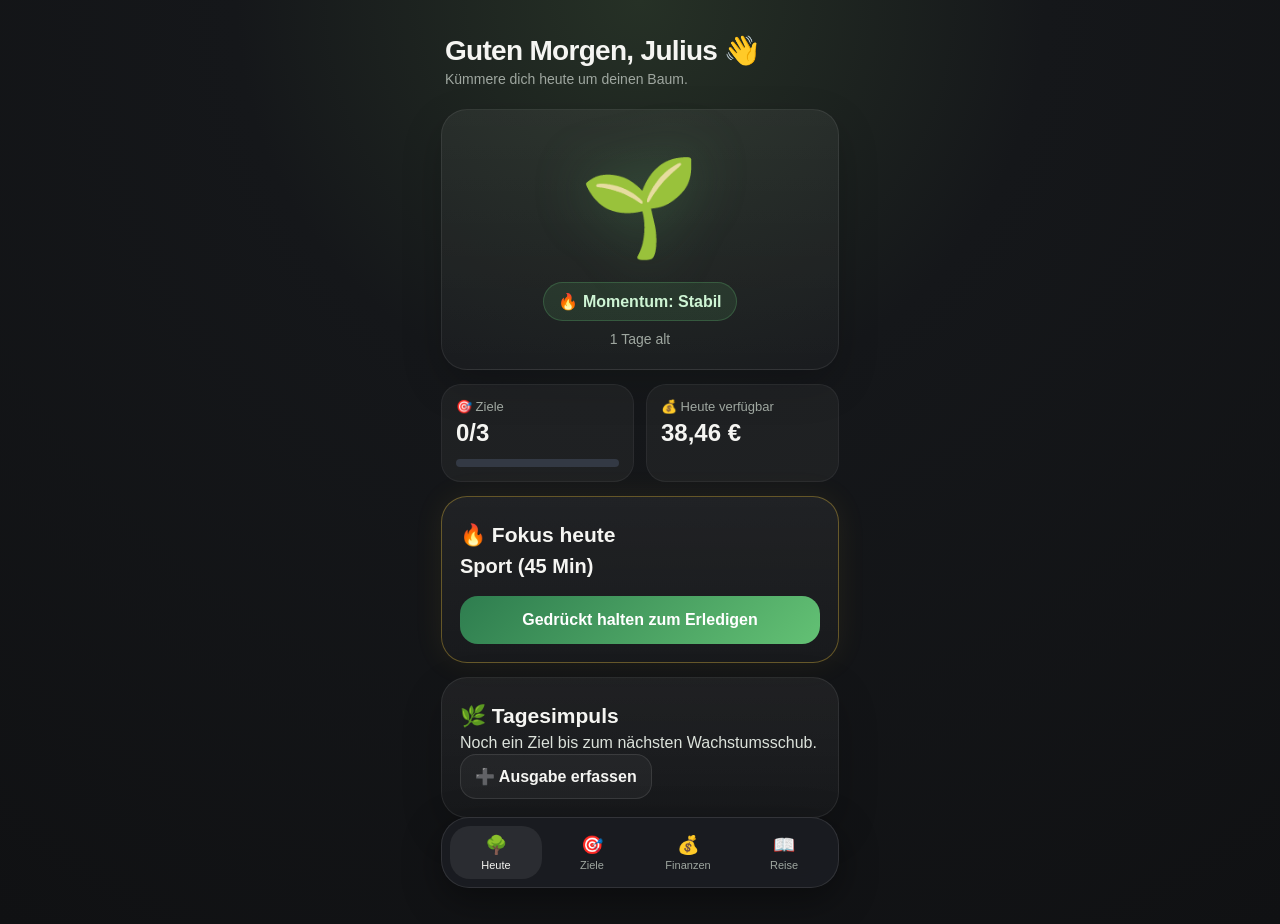
==== index.html @ c4026f67 "Initial LifeOS MVP" ====
<!doctype html>
<html lang="de">
<head>
  <meta charset="utf-8" />
  <meta name="viewport" content="width=device-width, initial-scale=1, viewport-fit=cover" />
  <title>LifeOS</title>
  <meta name="theme-color" content="#15171A" />
  <meta name="apple-mobile-web-app-capable" content="yes" />
  <meta name="apple-mobile-web-app-status-bar-style" content="black-translucent" />
  <meta name="apple-mobile-web-app-title" content="LifeOS" />
  <link rel="manifest" href="manifest.json" />
  <link rel="stylesheet" href="style.css" />
</head>
<body>
  <div id="app" class="app-shell">
    <main id="screen"></main>
    <nav class="tabbar">
      <button data-tab="today" class="tab active">🌳<span>Heute</span></button>
      <button data-tab="goals" class="tab">🎯<span>Ziele</span></button>
      <button data-tab="money" class="tab">💰<span>Finanzen</span></button>
      <button data-tab="journey" class="tab">📖<span>Reise</span></button>
    </nav>
  </div>
  <script src="app.js"></script>
</body>
</html>
---- style.css ----
:root{
  --bg:#15171A; --card:#202329; --card2:#252932; --text:#F5F5F2; --muted:#9FA7A0;
  --green:#63C174; --green2:#2E7D4F; --gold:#D4AF37; --red:#E2725B; --line:#303640;
}
*{box-sizing:border-box} body{margin:0;background:radial-gradient(circle at top,#263126 0,#15171A 36%,#101113 100%);color:var(--text);font-family:-apple-system,BlinkMacSystemFont,"SF Pro Display","Segoe UI",sans-serif;min-height:100vh;}
.app-shell{max-width:430px;margin:0 auto;min-height:100vh;position:relative;padding:18px 16px 92px;}
header{padding:16px 4px 8px}.hello{font-size:28px;font-weight:800;letter-spacing:-.7px}.sub{color:var(--muted);margin-top:4px;font-size:14px}.card{background:linear-gradient(180deg,rgba(255,255,255,.055),rgba(255,255,255,.025));border:1px solid rgba(255,255,255,.08);border-radius:26px;padding:18px;margin:14px 0;box-shadow:0 16px 40px rgba(0,0,0,.20)}
.tree-card{text-align:center;padding:22px 18px}.tree{height:150px;display:flex;align-items:center;justify-content:center;font-size:96px;filter:drop-shadow(0 0 28px rgba(99,193,116,.28));animation:breathe 4s ease-in-out infinite}.tree.small{height:90px;font-size:62px}.momentum{display:inline-flex;gap:8px;align-items:center;background:rgba(99,193,116,.12);border:1px solid rgba(99,193,116,.25);border-radius:999px;padding:9px 14px;color:#CFF5D5;font-weight:700}.metric-row{display:grid;grid-template-columns:1fr 1fr;gap:12px}.metric{background:rgba(255,255,255,.045);border-radius:20px;padding:14px;border:1px solid rgba(255,255,255,.055)}.metric-title{color:var(--muted);font-size:13px}.metric-value{font-size:24px;font-weight:800;margin-top:5px}.progress{height:8px;background:#333944;border-radius:999px;overflow:hidden;margin-top:12px}.bar{height:100%;background:linear-gradient(90deg,var(--green2),var(--green));border-radius:999px}.gold{color:var(--gold)}
.section-title{font-size:21px;font-weight:800;margin:8px 0 4px}.list{display:flex;flex-direction:column;gap:10px}.item{display:flex;justify-content:space-between;align-items:center;background:rgba(255,255,255,.045);padding:14px;border-radius:18px;border:1px solid rgba(255,255,255,.055)}.item.done{opacity:.62}.item-left{display:flex;gap:10px;align-items:center}.circle{width:24px;height:24px;border-radius:50%;border:2px solid var(--green);display:flex;align-items:center;justify-content:center;color:var(--green);font-size:13px}.focus{border-color:rgba(212,175,55,.4);box-shadow:0 0 30px rgba(212,175,55,.08)}button{font:inherit}.primary{width:100%;border:0;background:linear-gradient(135deg,var(--green2),var(--green));color:white;border-radius:18px;padding:15px;font-weight:800;margin-top:10px}.secondary{border:1px solid rgba(255,255,255,.10);background:rgba(255,255,255,.045);color:var(--text);border-radius:16px;padding:12px 14px;font-weight:700}.input{width:100%;background:#111316;border:1px solid var(--line);color:var(--text);border-radius:16px;padding:14px;margin:8px 0;font-size:16px}.chips{display:flex;flex-wrap:wrap;gap:8px;margin:10px 0}.chip{border:1px solid rgba(255,255,255,.1);background:rgba(255,255,255,.04);color:var(--text);border-radius:999px;padding:9px 12px}.chip.active{background:rgba(99,193,116,.18);border-color:rgba(99,193,116,.4)}.tabbar{position:fixed;left:50%;transform:translateX(-50%);bottom:12px;width:min(398px,calc(100% - 24px));display:grid;grid-template-columns:repeat(4,1fr);gap:4px;background:rgba(27,30,35,.86);backdrop-filter:blur(18px);border:1px solid rgba(255,255,255,.10);border-radius:28px;padding:8px;box-shadow:0 12px 38px rgba(0,0,0,.38)}.tab{background:transparent;border:0;color:var(--muted);display:flex;flex-direction:column;align-items:center;gap:3px;font-size:18px;padding:8px 0;border-radius:20px}.tab span{font-size:11px}.tab.active{color:var(--text);background:rgba(255,255,255,.075)}.empty{color:var(--muted);text-align:center;padding:18px}.toast{position:fixed;left:50%;bottom:98px;transform:translateX(-50%);background:#20251f;border:1px solid rgba(99,193,116,.35);padding:13px 18px;border-radius:999px;color:#DDF7E1;box-shadow:0 10px 30px rgba(0,0,0,.35);z-index:20}.modal{position:fixed;inset:0;background:rgba(0,0,0,.58);display:flex;align-items:flex-end;justify-content:center;z-index:30}.sheet{width:min(430px,100%);background:#1B1E23;border-radius:28px 28px 0 0;padding:20px 16px 30px;border:1px solid rgba(255,255,255,.10)}.sheet h2{margin:0 0 10px}.insight{line-height:1.35;color:#DCE2DB}.danger{color:#F0A18D}@keyframes breathe{0%,100%{transform:scale(1)}50%{transform:scale(1.025)}}
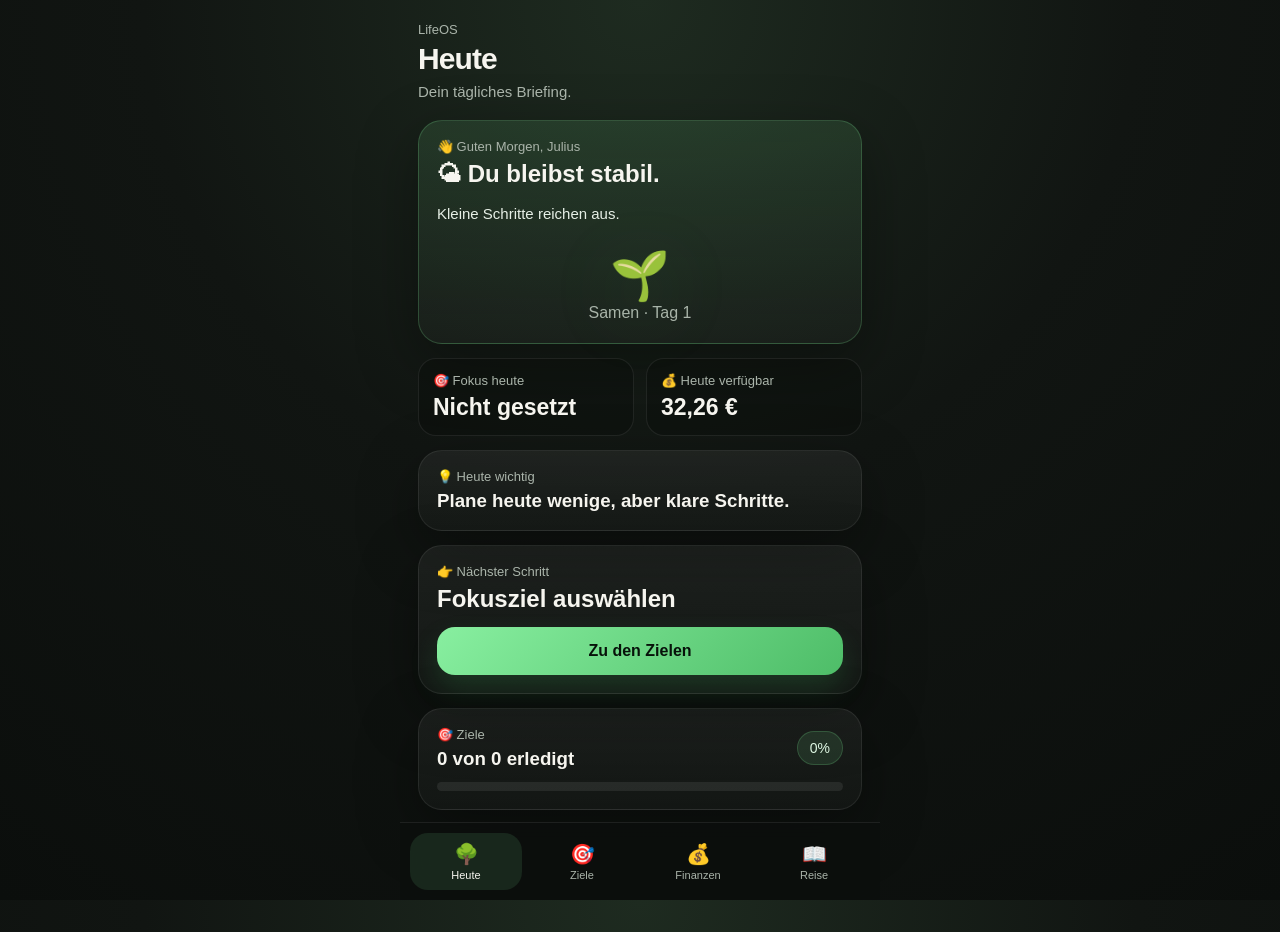
==== commit 49935b58: "LifeOS V1.1" ====
--- a/index.html
+++ b/index.html
@@ -3,24 +3,20 @@
 <head>
   <meta charset="utf-8" />
   <meta name="viewport" content="width=device-width, initial-scale=1, viewport-fit=cover" />
+  <meta name="theme-color" content="#121512" />
   <title>LifeOS</title>
-  <meta name="theme-color" content="#15171A" />
-  <meta name="apple-mobile-web-app-capable" content="yes" />
-  <meta name="apple-mobile-web-app-status-bar-style" content="black-translucent" />
-  <meta name="apple-mobile-web-app-title" content="LifeOS" />
   <link rel="manifest" href="manifest.json" />
+  <link rel="apple-touch-icon" href="icon-192.png" />
   <link rel="stylesheet" href="style.css" />
 </head>
 <body>
-  <div id="app" class="app-shell">
-    <main id="screen"></main>
-    <nav class="tabbar">
-      <button data-tab="today" class="tab active">🌳<span>Heute</span></button>
-      <button data-tab="goals" class="tab">🎯<span>Ziele</span></button>
-      <button data-tab="money" class="tab">💰<span>Finanzen</span></button>
-      <button data-tab="journey" class="tab">📖<span>Reise</span></button>
-    </nav>
-  </div>
+  <main id="app" class="app-shell"></main>
+  <nav class="tabbar" aria-label="Navigation">
+    <button class="tab active" data-tab="today">🌳<span>Heute</span></button>
+    <button class="tab" data-tab="goals">🎯<span>Ziele</span></button>
+    <button class="tab" data-tab="finance">💰<span>Finanzen</span></button>
+    <button class="tab" data-tab="journey">📖<span>Reise</span></button>
+  </nav>
   <script src="app.js"></script>
 </body>
 </html>
--- a/style.css
+++ b/style.css
@@ -1,9 +1,7 @@
 :root{
-  --bg:#15171A; --card:#202329; --card2:#252932; --text:#F5F5F2; --muted:#9FA7A0;
-  --green:#63C174; --green2:#2E7D4F; --gold:#D4AF37; --red:#E2725B; --line:#303640;
+  --bg:#111512; --panel:#1a211c; --panel2:#20291f; --text:#f6f5ef; --muted:#aab4aa;
+  --green:#74d88a; --green2:#2f8f52; --gold:#d8b45a; --red:#ff7f7f; --line:rgba(255,255,255,.08);
+  --shadow:0 20px 60px rgba(0,0,0,.35); --radius:24px;
 }
-*{box-sizing:border-box} body{margin:0;background:radial-gradient(circle at top,#263126 0,#15171A 36%,#101113 100%);color:var(--text);font-family:-apple-system,BlinkMacSystemFont,"SF Pro Display","Segoe UI",sans-serif;min-height:100vh;}
-.app-shell{max-width:430px;margin:0 auto;min-height:100vh;position:relative;padding:18px 16px 92px;}
-header{padding:16px 4px 8px}.hello{font-size:28px;font-weight:800;letter-spacing:-.7px}.sub{color:var(--muted);margin-top:4px;font-size:14px}.card{background:linear-gradient(180deg,rgba(255,255,255,.055),rgba(255,255,255,.025));border:1px solid rgba(255,255,255,.08);border-radius:26px;padding:18px;margin:14px 0;box-shadow:0 16px 40px rgba(0,0,0,.20)}
-.tree-card{text-align:center;padding:22px 18px}.tree{height:150px;display:flex;align-items:center;justify-content:center;font-size:96px;filter:drop-shadow(0 0 28px rgba(99,193,116,.28));animation:breathe 4s ease-in-out infinite}.tree.small{height:90px;font-size:62px}.momentum{display:inline-flex;gap:8px;align-items:center;background:rgba(99,193,116,.12);border:1px solid rgba(99,193,116,.25);border-radius:999px;padding:9px 14px;color:#CFF5D5;font-weight:700}.metric-row{display:grid;grid-template-columns:1fr 1fr;gap:12px}.metric{background:rgba(255,255,255,.045);border-radius:20px;padding:14px;border:1px solid rgba(255,255,255,.055)}.metric-title{color:var(--muted);font-size:13px}.metric-value{font-size:24px;font-weight:800;margin-top:5px}.progress{height:8px;background:#333944;border-radius:999px;overflow:hidden;margin-top:12px}.bar{height:100%;background:linear-gradient(90deg,var(--green2),var(--green));border-radius:999px}.gold{color:var(--gold)}
-.section-title{font-size:21px;font-weight:800;margin:8px 0 4px}.list{display:flex;flex-direction:column;gap:10px}.item{display:flex;justify-content:space-between;align-items:center;background:rgba(255,255,255,.045);padding:14px;border-radius:18px;border:1px solid rgba(255,255,255,.055)}.item.done{opacity:.62}.item-left{display:flex;gap:10px;align-items:center}.circle{width:24px;height:24px;border-radius:50%;border:2px solid var(--green);display:flex;align-items:center;justify-content:center;color:var(--green);font-size:13px}.focus{border-color:rgba(212,175,55,.4);box-shadow:0 0 30px rgba(212,175,55,.08)}button{font:inherit}.primary{width:100%;border:0;background:linear-gradient(135deg,var(--green2),var(--green));color:white;border-radius:18px;padding:15px;font-weight:800;margin-top:10px}.secondary{border:1px solid rgba(255,255,255,.10);background:rgba(255,255,255,.045);color:var(--text);border-radius:16px;padding:12px 14px;font-weight:700}.input{width:100%;background:#111316;border:1px solid var(--line);color:var(--text);border-radius:16px;padding:14px;margin:8px 0;font-size:16px}.chips{display:flex;flex-wrap:wrap;gap:8px;margin:10px 0}.chip{border:1px solid rgba(255,255,255,.1);background:rgba(255,255,255,.04);color:var(--text);border-radius:999px;padding:9px 12px}.chip.active{background:rgba(99,193,116,.18);border-color:rgba(99,193,116,.4)}.tabbar{position:fixed;left:50%;transform:translateX(-50%);bottom:12px;width:min(398px,calc(100% - 24px));display:grid;grid-template-columns:repeat(4,1fr);gap:4px;background:rgba(27,30,35,.86);backdrop-filter:blur(18px);border:1px solid rgba(255,255,255,.10);border-radius:28px;padding:8px;box-shadow:0 12px 38px rgba(0,0,0,.38)}.tab{background:transparent;border:0;color:var(--muted);display:flex;flex-direction:column;align-items:center;gap:3px;font-size:18px;padding:8px 0;border-radius:20px}.tab span{font-size:11px}.tab.active{color:var(--text);background:rgba(255,255,255,.075)}.empty{color:var(--muted);text-align:center;padding:18px}.toast{position:fixed;left:50%;bottom:98px;transform:translateX(-50%);background:#20251f;border:1px solid rgba(99,193,116,.35);padding:13px 18px;border-radius:999px;color:#DDF7E1;box-shadow:0 10px 30px rgba(0,0,0,.35);z-index:20}.modal{position:fixed;inset:0;background:rgba(0,0,0,.58);display:flex;align-items:flex-end;justify-content:center;z-index:30}.sheet{width:min(430px,100%);background:#1B1E23;border-radius:28px 28px 0 0;padding:20px 16px 30px;border:1px solid rgba(255,255,255,.10)}.sheet h2{margin:0 0 10px}.insight{line-height:1.35;color:#DCE2DB}.danger{color:#F0A18D}@keyframes breathe{0%,100%{transform:scale(1)}50%{transform:scale(1.025)}}
+*{box-sizing:border-box} html,body{height:100%} body{margin:0;background:radial-gradient(circle at top,#1e2b20 0,#111512 45%,#0b0e0c 100%); color:var(--text); font-family:-apple-system,BlinkMacSystemFont,"SF Pro Display","Segoe UI",sans-serif;}
+button,input,select,textarea{font:inherit} button{cursor:pointer;border:0} .app-shell{max-width:480px;margin:0 auto;padding:22px 18px 108px;min-height:100vh}.top{display:flex;align-items:flex-start;justify-content:space-between;gap:12px;margin-bottom:18px}.eyebrow{color:var(--muted);font-size:13px;margin:0 0 6px}.title{font-size:30px;line-height:1.05;margin:0;font-weight:760;letter-spacing:-.03em}.subtitle{color:var(--muted);font-size:15px;margin:7px 0 0;line-height:1.35}.card{background:linear-gradient(180deg,rgba(255,255,255,.055),rgba(255,255,255,.025));border:1px solid var(--line);border-radius:var(--radius);padding:18px;box-shadow:var(--shadow);margin:14px 0}.briefing{border-color:rgba(116,216,138,.24);background:linear-gradient(180deg,rgba(116,216,138,.13),rgba(255,255,255,.025));}.row{display:flex;justify-content:space-between;align-items:center;gap:14px}.pill{display:inline-flex;align-items:center;gap:8px;background:rgba(116,216,138,.12);border:1px solid rgba(116,216,138,.22);color:#dff8e4;padding:8px 12px;border-radius:999px;font-size:14px}.tree-wrap{text-align:center;padding:8px 0 3px}.tree{font-size:78px;filter:drop-shadow(0 20px 35px rgba(82,190,100,.18));animation:float 4s ease-in-out infinite}.tree.small{font-size:48px}.tree.big{font-size:96px}@keyframes float{0%,100%{transform:translateY(0)}50%{transform:translateY(-5px)}}.metric-grid{display:grid;grid-template-columns:1fr 1fr;gap:12px}.metric{background:rgba(0,0,0,.18);border:1px solid var(--line);border-radius:18px;padding:14px}.metric .label{color:var(--muted);font-size:13px}.metric .value{font-size:23px;font-weight:750;margin-top:6px}.progress{height:9px;background:rgba(255,255,255,.08);border-radius:999px;overflow:hidden;margin-top:12px}.bar{height:100%;background:linear-gradient(90deg,var(--green2),var(--green));border-radius:inherit}.btn{width:100%;border-radius:18px;padding:15px 16px;color:#07120a;background:linear-gradient(135deg,#88efa0,#4ebd68);font-weight:760;box-shadow:0 14px 28px rgba(68,190,100,.18)}.btn.secondary{background:rgba(255,255,255,.08);color:var(--text);border:1px solid var(--line);box-shadow:none}.btn.danger{background:rgba(255,127,127,.13);color:#ffd2d2;border:1px solid rgba(255,127,127,.22);box-shadow:none}.stack{display:flex;flex-direction:column;gap:10px}.goal,.expense,.milestone{display:flex;align-items:center;justify-content:space-between;gap:12px;background:rgba(0,0,0,.16);border:1px solid var(--line);border-radius:18px;padding:13px}.goal-main,.expense-main{display:flex;align-items:center;gap:12px;min-width:0}.check{width:30px;height:30px;border-radius:50%;display:grid;place-items:center;background:rgba(255,255,255,.08);border:1px solid var(--line);color:var(--muted)}.goal.done .check{background:rgba(116,216,138,.18);color:var(--green);border-color:rgba(116,216,138,.35)}.goal-title{font-weight:700;white-space:nowrap;overflow:hidden;text-overflow:ellipsis}.meta{color:var(--muted);font-size:13px;margin-top:3px}.actions{display:flex;gap:8px}.icon-btn{width:38px;height:38px;border-radius:14px;background:rgba(255,255,255,.08);color:var(--text);border:1px solid var(--line)}.section-title{font-size:18px;font-weight:760;margin:22px 0 10px}.form{display:grid;gap:12px}.input,.select{width:100%;border:1px solid var(--line);border-radius:16px;padding:14px;background:rgba(0,0,0,.22);color:var(--text);outline:none}.seg{display:grid;grid-template-columns:1fr 1fr;gap:10px}.seg button{border-radius:16px;padding:13px;background:rgba(255,255,255,.08);color:var(--muted);border:1px solid var(--line)}.seg button.active{color:#07120a;background:linear-gradient(135deg,#88efa0,#4ebd68)}.empty{text-align:center;color:var(--muted);padding:20px 6px;line-height:1.5}.tabbar{position:fixed;left:50%;transform:translateX(-50%);bottom:0;width:100%;max-width:480px;display:grid;grid-template-columns:repeat(4,1fr);gap:4px;padding:10px 10px max(10px,env(safe-area-inset-bottom));background:rgba(12,15,13,.86);backdrop-filter:blur(18px);border-top:1px solid var(--line)}.tab{background:transparent;color:var(--muted);border-radius:18px;padding:9px 4px;display:flex;flex-direction:column;align-items:center;gap:3px;font-size:20px}.tab span{font-size:11px}.tab.active{color:var(--text);background:rgba(116,216,138,.12)}.notice{font-size:15px;line-height:1.45;color:#e6efe6}.gold{color:var(--gold)}.muted{color:var(--muted)}.hidden{display:none!important}
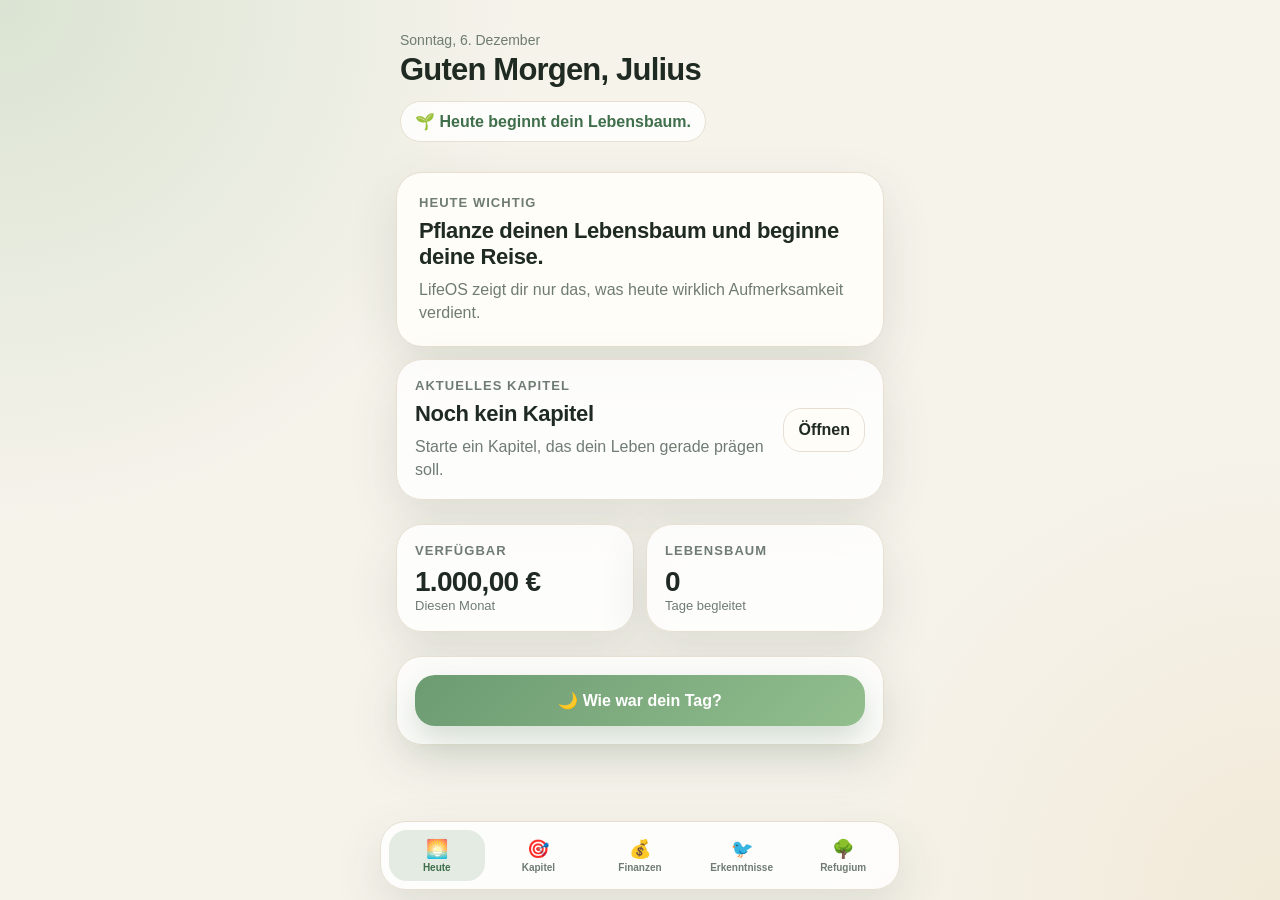
==== commit a6176186: "LifeOS V.02" ====
--- a/index.html
+++ b/index.html
@@ -1,22 +1,28 @@
-<!doctype html>
+<!DOCTYPE html>
 <html lang="de">
 <head>
-  <meta charset="utf-8" />
-  <meta name="viewport" content="width=device-width, initial-scale=1, viewport-fit=cover" />
-  <meta name="theme-color" content="#121512" />
+  <meta charset="UTF-8" />
+  <meta name="viewport" content="width=device-width, initial-scale=1.0, viewport-fit=cover" />
   <title>LifeOS</title>
   <link rel="manifest" href="manifest.json" />
-  <link rel="apple-touch-icon" href="icon-192.png" />
   <link rel="stylesheet" href="style.css" />
+  <meta name="theme-color" content="#dfeee2" />
 </head>
 <body>
-  <main id="app" class="app-shell"></main>
-  <nav class="tabbar" aria-label="Navigation">
-    <button class="tab active" data-tab="today">🌳<span>Heute</span></button>
-    <button class="tab" data-tab="goals">🎯<span>Ziele</span></button>
-    <button class="tab" data-tab="finance">💰<span>Finanzen</span></button>
-    <button class="tab" data-tab="journey">📖<span>Reise</span></button>
-  </nav>
+  <div class="app">
+    <main id="view"></main>
+
+    <nav class="tabbar">
+      <button class="tab active" data-tab="today">🌅<span>Heute</span></button>
+      <button class="tab" data-tab="chapters">🎯<span>Kapitel</span></button>
+      <button class="tab" data-tab="money">💰<span>Finanzen</span></button>
+      <button class="tab" data-tab="insights">🐦<span>Erkenntnisse</span></button>
+      <button class="tab" data-tab="refuge">🌳<span>Refugium</span></button>
+    </nav>
+  </div>
+
+  <div id="modal" class="modal hidden"></div>
+
   <script src="app.js"></script>
 </body>
 </html>
--- a/style.css
+++ b/style.css
@@ -1,7 +1,257 @@
 :root{
-  --bg:#111512; --panel:#1a211c; --panel2:#20291f; --text:#f6f5ef; --muted:#aab4aa;
-  --green:#74d88a; --green2:#2f8f52; --gold:#d8b45a; --red:#ff7f7f; --line:rgba(255,255,255,.08);
-  --shadow:0 20px 60px rgba(0,0,0,.35); --radius:24px;
-}
-*{box-sizing:border-box} html,body{height:100%} body{margin:0;background:radial-gradient(circle at top,#1e2b20 0,#111512 45%,#0b0e0c 100%); color:var(--text); font-family:-apple-system,BlinkMacSystemFont,"SF Pro Display","Segoe UI",sans-serif;}
-button,input,select,textarea{font:inherit} button{cursor:pointer;border:0} .app-shell{max-width:480px;margin:0 auto;padding:22px 18px 108px;min-height:100vh}.top{display:flex;align-items:flex-start;justify-content:space-between;gap:12px;margin-bottom:18px}.eyebrow{color:var(--muted);font-size:13px;margin:0 0 6px}.title{font-size:30px;line-height:1.05;margin:0;font-weight:760;letter-spacing:-.03em}.subtitle{color:var(--muted);font-size:15px;margin:7px 0 0;line-height:1.35}.card{background:linear-gradient(180deg,rgba(255,255,255,.055),rgba(255,255,255,.025));border:1px solid var(--line);border-radius:var(--radius);padding:18px;box-shadow:var(--shadow);margin:14px 0}.briefing{border-color:rgba(116,216,138,.24);background:linear-gradient(180deg,rgba(116,216,138,.13),rgba(255,255,255,.025));}.row{display:flex;justify-content:space-between;align-items:center;gap:14px}.pill{display:inline-flex;align-items:center;gap:8px;background:rgba(116,216,138,.12);border:1px solid rgba(116,216,138,.22);color:#dff8e4;padding:8px 12px;border-radius:999px;font-size:14px}.tree-wrap{text-align:center;padding:8px 0 3px}.tree{font-size:78px;filter:drop-shadow(0 20px 35px rgba(82,190,100,.18));animation:float 4s ease-in-out infinite}.tree.small{font-size:48px}.tree.big{font-size:96px}@keyframes float{0%,100%{transform:translateY(0)}50%{transform:translateY(-5px)}}.metric-grid{display:grid;grid-template-columns:1fr 1fr;gap:12px}.metric{background:rgba(0,0,0,.18);border:1px solid var(--line);border-radius:18px;padding:14px}.metric .label{color:var(--muted);font-size:13px}.metric .value{font-size:23px;font-weight:750;margin-top:6px}.progress{height:9px;background:rgba(255,255,255,.08);border-radius:999px;overflow:hidden;margin-top:12px}.bar{height:100%;background:linear-gradient(90deg,var(--green2),var(--green));border-radius:inherit}.btn{width:100%;border-radius:18px;padding:15px 16px;color:#07120a;background:linear-gradient(135deg,#88efa0,#4ebd68);font-weight:760;box-shadow:0 14px 28px rgba(68,190,100,.18)}.btn.secondary{background:rgba(255,255,255,.08);color:var(--text);border:1px solid var(--line);box-shadow:none}.btn.danger{background:rgba(255,127,127,.13);color:#ffd2d2;border:1px solid rgba(255,127,127,.22);box-shadow:none}.stack{display:flex;flex-direction:column;gap:10px}.goal,.expense,.milestone{display:flex;align-items:center;justify-content:space-between;gap:12px;background:rgba(0,0,0,.16);border:1px solid var(--line);border-radius:18px;padding:13px}.goal-main,.expense-main{display:flex;align-items:center;gap:12px;min-width:0}.check{width:30px;height:30px;border-radius:50%;display:grid;place-items:center;background:rgba(255,255,255,.08);border:1px solid var(--line);color:var(--muted)}.goal.done .check{background:rgba(116,216,138,.18);color:var(--green);border-color:rgba(116,216,138,.35)}.goal-title{font-weight:700;white-space:nowrap;overflow:hidden;text-overflow:ellipsis}.meta{color:var(--muted);font-size:13px;margin-top:3px}.actions{display:flex;gap:8px}.icon-btn{width:38px;height:38px;border-radius:14px;background:rgba(255,255,255,.08);color:var(--text);border:1px solid var(--line)}.section-title{font-size:18px;font-weight:760;margin:22px 0 10px}.form{display:grid;gap:12px}.input,.select{width:100%;border:1px solid var(--line);border-radius:16px;padding:14px;background:rgba(0,0,0,.22);color:var(--text);outline:none}.seg{display:grid;grid-template-columns:1fr 1fr;gap:10px}.seg button{border-radius:16px;padding:13px;background:rgba(255,255,255,.08);color:var(--muted);border:1px solid var(--line)}.seg button.active{color:#07120a;background:linear-gradient(135deg,#88efa0,#4ebd68)}.empty{text-align:center;color:var(--muted);padding:20px 6px;line-height:1.5}.tabbar{position:fixed;left:50%;transform:translateX(-50%);bottom:0;width:100%;max-width:480px;display:grid;grid-template-columns:repeat(4,1fr);gap:4px;padding:10px 10px max(10px,env(safe-area-inset-bottom));background:rgba(12,15,13,.86);backdrop-filter:blur(18px);border-top:1px solid var(--line)}.tab{background:transparent;color:var(--muted);border-radius:18px;padding:9px 4px;display:flex;flex-direction:column;align-items:center;gap:3px;font-size:20px}.tab span{font-size:11px}.tab.active{color:var(--text);background:rgba(116,216,138,.12)}.notice{font-size:15px;line-height:1.45;color:#e6efe6}.gold{color:var(--gold)}.muted{color:var(--muted)}.hidden{display:none!important}
+  --bg:#f6f3eb;
+  --card:#ffffffcc;
+  --card-solid:#fffdf8;
+  --text:#1f2a22;
+  --muted:#6f7c72;
+  --green:#6c9b72;
+  --green-dark:#3f6f4b;
+  --line:#e6dfd2;
+  --shadow:0 18px 50px rgba(43,62,48,.12);
+  --radius:26px;
+}
+
+@media (prefers-color-scheme: dark){
+  :root{
+    --bg:#111814;
+    --card:#1b241fcc;
+    --card-solid:#1f2a24;
+    --text:#edf3ed;
+    --muted:#9ba89e;
+    --green:#86b58b;
+    --green-dark:#9dca9f;
+    --line:#2d3a31;
+    --shadow:0 18px 50px rgba(0,0,0,.35);
+  }
+}
+
+*{box-sizing:border-box}
+body{
+  margin:0;
+  font-family:-apple-system,BlinkMacSystemFont,"SF Pro Display","Segoe UI",sans-serif;
+  background:
+    radial-gradient(circle at top left, rgba(135,181,139,.25), transparent 34%),
+    radial-gradient(circle at bottom right, rgba(215,184,118,.16), transparent 30%),
+    var(--bg);
+  color:var(--text);
+  min-height:100vh;
+}
+
+.app{
+  max-width:520px;
+  min-height:100vh;
+  margin:0 auto;
+  padding: max(18px, env(safe-area-inset-top)) 16px calc(92px + env(safe-area-inset-bottom));
+}
+
+h1,h2,h3,p{margin:0}
+.header{padding:14px 4px 18px}
+.header .eyebrow{color:var(--muted);font-size:14px;margin-bottom:6px}
+.header h1{font-size:31px;letter-spacing:-.8px;line-height:1.05}
+.status{
+  margin-top:14px;
+  display:inline-flex;
+  padding:10px 14px;
+  border:1px solid var(--line);
+  border-radius:999px;
+  background:var(--card);
+  color:var(--green-dark);
+  font-weight:700;
+  backdrop-filter: blur(12px);
+}
+
+.card{
+  background:var(--card);
+  border:1px solid var(--line);
+  border-radius:var(--radius);
+  padding:18px;
+  margin:12px 0;
+  box-shadow:var(--shadow);
+  backdrop-filter: blur(16px);
+}
+.card.solid{background:var(--card-solid)}
+.big-card{padding:22px}
+.label{font-size:13px;color:var(--muted);font-weight:700;text-transform:uppercase;letter-spacing:.08em;margin-bottom:8px}
+.title{font-size:22px;font-weight:800;letter-spacing:-.35px;margin-bottom:8px}
+.text{color:var(--muted);line-height:1.45}
+.row{display:flex;align-items:center;justify-content:space-between;gap:12px}
+.grid{display:grid;grid-template-columns:1fr 1fr;gap:12px}
+.metric{font-size:28px;font-weight:900;letter-spacing:-.7px}
+.pill{
+  border:none;
+  background:#e7f1e8;
+  color:#31583a;
+  border-radius:999px;
+  padding:10px 14px;
+  font-weight:800;
+}
+@media (prefers-color-scheme: dark){
+  .pill{background:#24382a;color:#b7e0ba}
+}
+
+button{
+  font:inherit;
+  cursor:pointer;
+}
+.primary{
+  width:100%;
+  border:none;
+  background:linear-gradient(135deg,var(--green),#93bf8e);
+  color:white;
+  padding:16px 18px;
+  border-radius:20px;
+  font-weight:900;
+  box-shadow:0 14px 32px rgba(84,128,87,.25);
+}
+.secondary{
+  border:1px solid var(--line);
+  background:var(--card-solid);
+  color:var(--text);
+  padding:12px 14px;
+  border-radius:18px;
+  font-weight:800;
+}
+.input, select, textarea{
+  width:100%;
+  border:1px solid var(--line);
+  background:var(--card-solid);
+  color:var(--text);
+  border-radius:18px;
+  padding:14px;
+  font:inherit;
+  outline:none;
+}
+textarea{min-height:90px;resize:vertical}
+
+.list{display:flex;flex-direction:column;gap:10px}
+.item{
+  padding:14px;
+  border:1px solid var(--line);
+  background:var(--card-solid);
+  border-radius:20px;
+}
+.item .item-title{font-weight:850}
+.progress{
+  height:10px;
+  background:rgba(128,128,128,.15);
+  border-radius:999px;
+  overflow:hidden;
+  margin-top:10px;
+}
+.progress span{
+  display:block;
+  height:100%;
+  width:var(--w,0%);
+  background:linear-gradient(90deg,var(--green),#d7b876);
+  border-radius:999px;
+}
+
+.tree-stage{
+  position:relative;
+  min-height:390px;
+  border-radius:32px;
+  overflow:hidden;
+  background:
+    radial-gradient(circle at 50% 15%, rgba(255,221,142,.35), transparent 24%),
+    linear-gradient(180deg, rgba(160,205,168,.18), rgba(119,164,125,.08));
+  border:1px solid var(--line);
+}
+@media (prefers-color-scheme: dark){
+  .tree-stage{
+    background:
+      radial-gradient(circle at 50% 10%, rgba(174,202,255,.13), transparent 22%),
+      linear-gradient(180deg, rgba(54,74,66,.42), rgba(25,35,30,.34));
+  }
+}
+.tree-svg{
+  position:absolute;
+  inset:0;
+  width:100%;
+  height:100%;
+}
+.leaf{transform-origin:center;animation:sway 4s ease-in-out infinite alternate}
+.leaf:nth-child(odd){animation-delay:.8s}
+@keyframes sway{from{transform:rotate(-1.5deg)}to{transform:rotate(2deg)}}
+.bird{animation:float 3.5s ease-in-out infinite alternate}
+@keyframes float{from{transform:translateY(0)}to{transform:translateY(-4px)}}
+
+.roots-panel{
+  margin-top:12px;
+}
+.root-row{display:grid;grid-template-columns:110px 1fr;align-items:center;gap:10px;margin:10px 0;color:var(--muted)}
+.rootbar{height:9px;background:rgba(128,128,128,.14);border-radius:999px;overflow:hidden}
+.rootbar span{display:block;height:100%;background:var(--green);border-radius:999px}
+
+.tabbar{
+  position:fixed;
+  left:50%;
+  bottom: max(10px, env(safe-area-inset-bottom));
+  transform:translateX(-50%);
+  width:min(520px, calc(100% - 20px));
+  display:grid;
+  grid-template-columns:repeat(5,1fr);
+  gap:6px;
+  padding:8px;
+  border:1px solid var(--line);
+  border-radius:26px;
+  background:rgba(255,255,255,.78);
+  box-shadow:var(--shadow);
+  backdrop-filter: blur(22px);
+  z-index:20;
+}
+@media (prefers-color-scheme: dark){
+  .tabbar{background:rgba(23,31,27,.82)}
+}
+.tab{
+  border:none;
+  background:transparent;
+  color:var(--muted);
+  border-radius:18px;
+  padding:8px 4px;
+  display:flex;
+  flex-direction:column;
+  align-items:center;
+  gap:2px;
+  font-size:18px;
+}
+.tab span{font-size:10px;font-weight:800}
+.tab.active{background:rgba(108,155,114,.18);color:var(--green-dark)}
+
+.modal{
+  position:fixed;
+  inset:0;
+  background:rgba(0,0,0,.35);
+  z-index:50;
+  display:flex;
+  align-items:flex-end;
+  justify-content:center;
+  padding:16px;
+}
+.modal.hidden{display:none}
+.sheet{
+  width:min(520px,100%);
+  background:var(--card-solid);
+  border:1px solid var(--line);
+  border-radius:30px;
+  padding:20px;
+  box-shadow:var(--shadow);
+}
+.emoji-options{display:grid;grid-template-columns:repeat(3,1fr);gap:10px;margin:14px 0}
+.emoji-options button{
+  border:1px solid var(--line);
+  background:var(--card);
+  border-radius:22px;
+  padding:18px 8px;
+  font-size:30px;
+}
+.area-options{display:grid;grid-template-columns:1fr;gap:10px;margin:12px 0}
+.area-options label{
+  display:flex;
+  align-items:center;
+  gap:10px;
+  border:1px solid var(--line);
+  border-radius:18px;
+  padding:12px;
+  background:var(--card);
+}
+.small{font-size:13px;color:var(--muted)}
